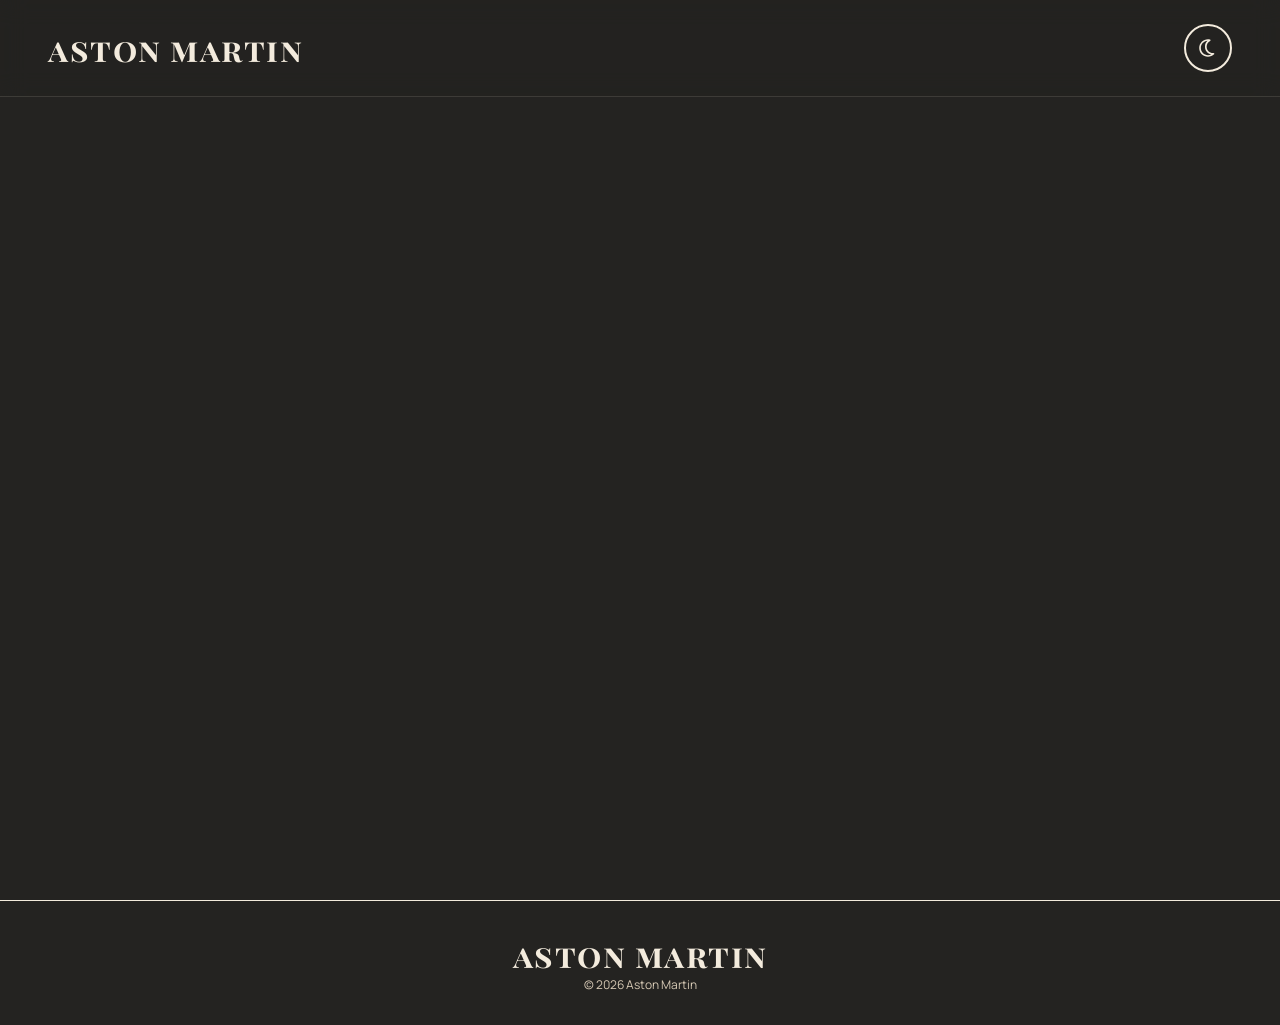
==== model.html @ 82b773a1 "Part 1 - 11.11.2026" ====
<!DOCTYPE html>
<html lang="en">
<head>
    <meta charset="UTF-8">
    <title>Aston Martin</title>
    <link rel="stylesheet" href="./css/styles.css">
</head>
<body>
    <main>
        <section class="model">
            <div class="nav-bar">
                <a href="./index.html" class="logo">aston martin</a>
                <button class="theme-toggle" id="themeToggle">
                    <img class="theme-icon" id="themeIcon" src="./img/icons/moon.svg" alt="Theme">
                </button>
            </div>
        </section>
    </main>

    <footer class="footer">
        <a href="./index.html" class="logo">aston martin</a>
        <p>© 2026 Aston Martin</p>
    </footer>

    <script src="./js/scripts.js"></script>
</body>
</html>
---- css/styles.css ----
@import url('https://fonts.googleapis.com/css2?family=Manrope:wght@400;500;600;700;800&family=Playfair+Display:wght@400;500;600;700&display=swap');

* {
    margin: 0;
    padding: 0;
    box-sizing: border-box;
    font-family: 'Manrope', sans-serif;
}

::view-transition-old(root),
::view-transition-new(root) {
    animation: none;
    mix-blend-mode: normal;
}

:root {
    --bg-color: #242321;
    --text-color: #F3EBDD;
    --border-color: #F3EBDD;
    --special-color: #D6C9B5;
}

body.light-theme {
    --bg-color: #F3EBDD;
    --text-color: #242321;
    --border-color: #242321;
    --special-color: #45433F ;
}

.hero,
.model {
    position: relative;
    width: 100%;
    height: 100vh;
}

.nav-bar {
    position: absolute;
    top: 0;
    left: 0;
    display: flex;
    justify-content: space-between;
    align-items: center;
    width: 100%;
    padding: 24px 48px;
    background-color: color-mix(in srgb, var(--bg-color) 35%, transparent);
    backdrop-filter: blur(12px) saturate(120%);
    border-bottom: 1px solid color-mix(in srgb, var(--border-color) 12%, transparent);
    -webkit-backdrop-filter: blur(12px) saturate(120%);
    z-index: 5;
}

.logo {
    cursor: pointer;
    font-family: 'Playfair Display', serif;
    font-size: 32px;
    font-weight: 700;
    font-variant: small-caps;
    color: var(--text-color);
    letter-spacing: 1.5px;
    text-decoration: none;
    transition: transform .5s ease;
}

.logo:hover {
    transform: scale(1.1);
}

.theme-toggle {
    width: 48px;
    height: 48px;
    display: flex;
    justify-content: center;
    align-items: center;
    border-radius: 50%;
    border: 2px solid var(--border-color);
    background-color: transparent;
}

.theme-icon {
    width: 50%;
    height: 50%;
    transition: .5s ease;
}

.theme-toggle:hover .theme-icon {
    transform: rotate(-30deg) scale(1.2);
}

.theme-toggle.active {
    transform: rotate(30deg) scale(0.8);
}

.video-container {
    position: absolute;
    width: 100%;
    height: 100%;
    background-color: var(--bg-color);
}

.video-container video {
    width: 100%;
    height: 100%;
    object-fit: cover;
}

.hero-bottom {
    position: absolute;
    bottom: 0;
    left: 0;
    width: 100%;
    padding-bottom: 48px;
    display: flex;
    justify-content: center;
    z-index: 4;
    background-color: transparent;
    pointer-events: none;
}

.explore-btn {
    --gold: #C2A15F;
    --gold-bright: #E2C98F;
    pointer-events: auto;
    position: relative;
    isolation: isolate;
    overflow: hidden;
    display: flex;
    align-items: center;
    padding: 12px 24px;
    font-size: 14px;
    font-weight: 700;
    text-transform: uppercase;
    letter-spacing: 2px;
    color: var(--gold);
    text-decoration: none;
    border: 2px solid var(--gold);
    border-radius: 32px;
    background: transparent;
    backdrop-filter: blur(6px);
    -webkit-backdrop-filter: blur(6px);
    transition: color .5s ease, border-color .5s ease, box-shadow .5s ease;
}

.explore-btn::before,
.explore-btn::after {
    content: '';
    position: absolute;
    top: -30%;
    left: 50%;
    width: 6px;
    height: 160%;
    margin-left: -3px;
    z-index: -1;
    background: linear-gradient(to bottom, transparent, var(--gold) 50%, transparent);
    filter: blur(4px);
    opacity: .65;
    transform: skewX(-20deg);
    transition:
        left .8s cubic-bezier(.22, 1, .36, 1),
        width .8s cubic-bezier(.22, 1, .36, 1),
        margin-left .8s cubic-bezier(.22, 1, .36, 1),
        opacity .8s ease,
        filter .8s ease;
}

.explore-btn:hover,
.explore-btn:focus-visible {
    color: var(--gold-bright);
    border-color: var(--gold-bright);
    box-shadow: 0 0 32px rgba(194, 161, 95, .25);
    outline: none;
}

.explore-btn:hover::before,
.explore-btn:focus-visible::before {
    left: 12%;
    width: 20px;
    margin-left: -10px;
    opacity: .35;
    filter: blur(8px);
}

.explore-btn:hover::after,
.explore-btn:focus-visible::after {
    left: 88%;
    width: 20px;
    margin-left: -10px;
    opacity: .35;
    filter: blur(8px);
}

.footer {
    display: flex;
    justify-content: center;
    align-items: center;
    flex-direction: column;
    padding: 32px 48px;
    background-color: var(--bg-color);
    border-top: 1px solid var(--border-color);
}

.footer p {
    font-size: 12px;
    color: var(--special-color);
}

.model {
    width: 100vw;
    height: 100vh;
    background-color: var(--bg-color);
}
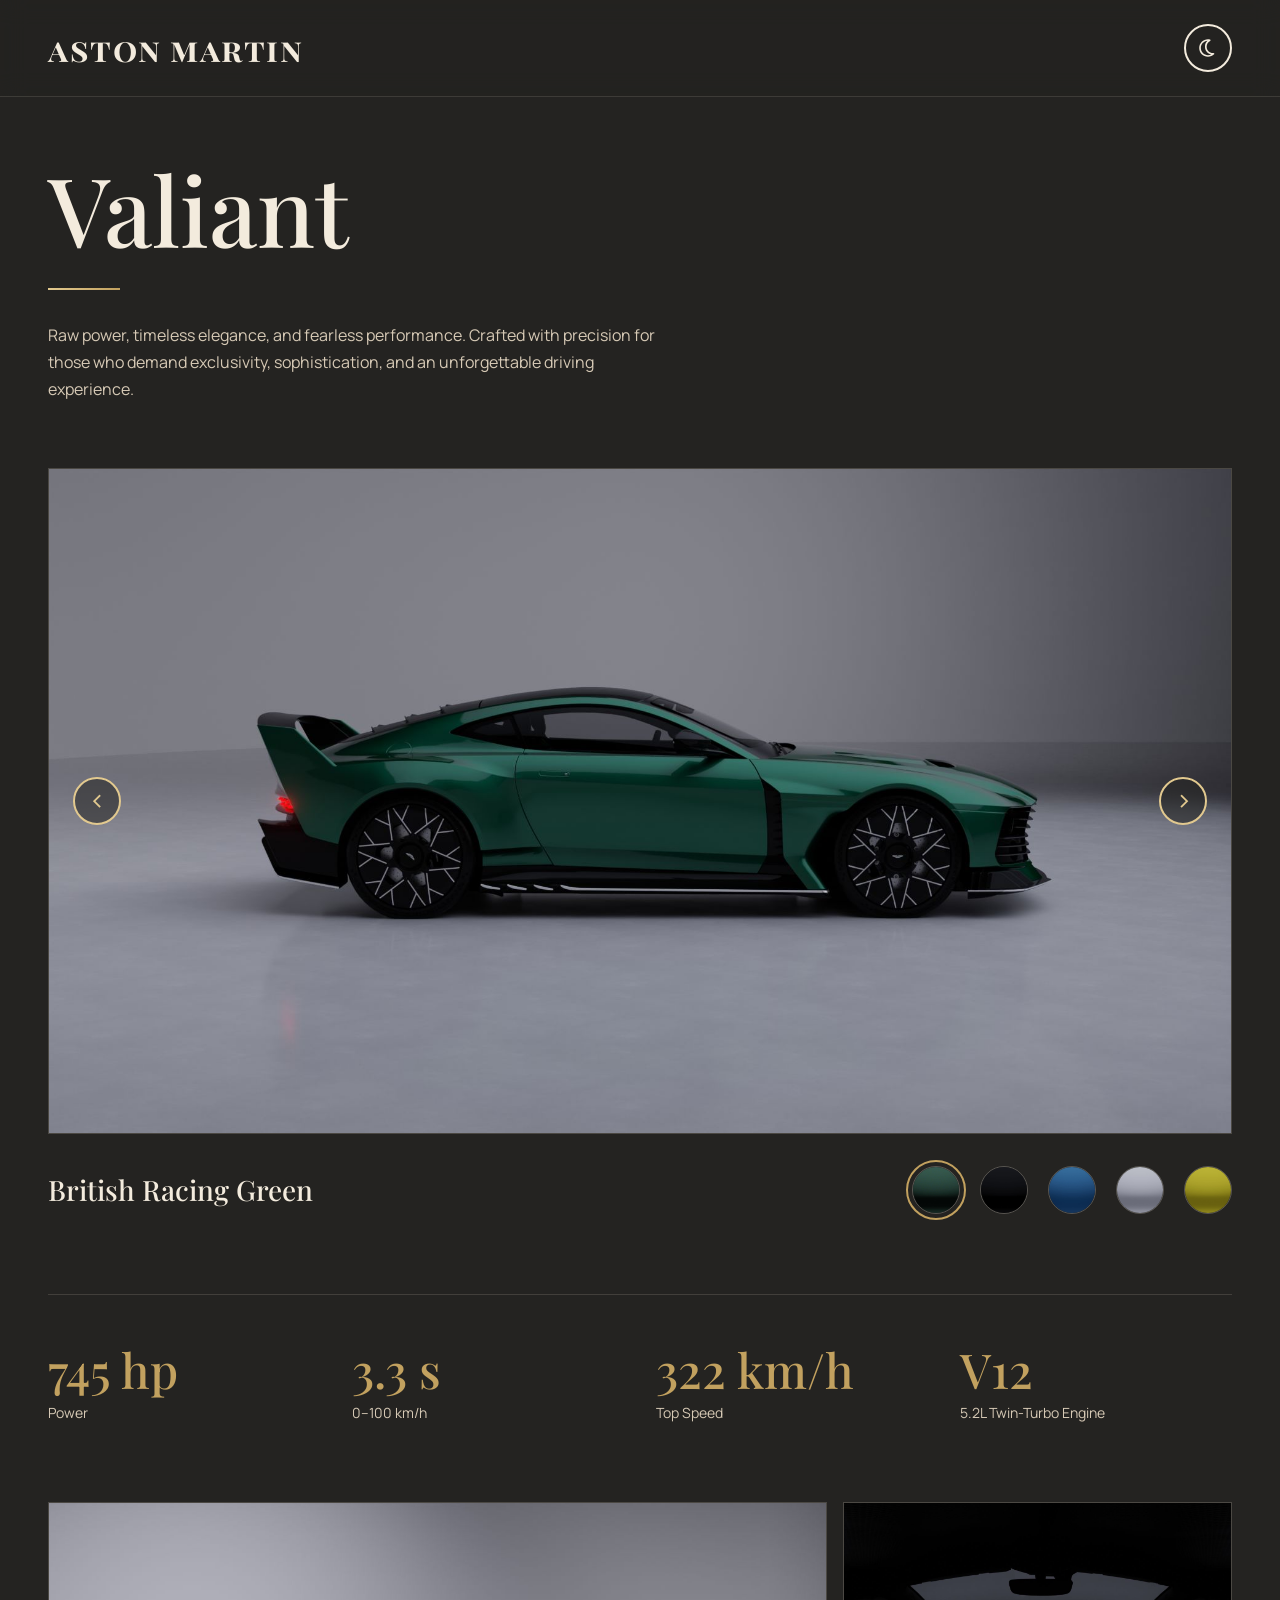
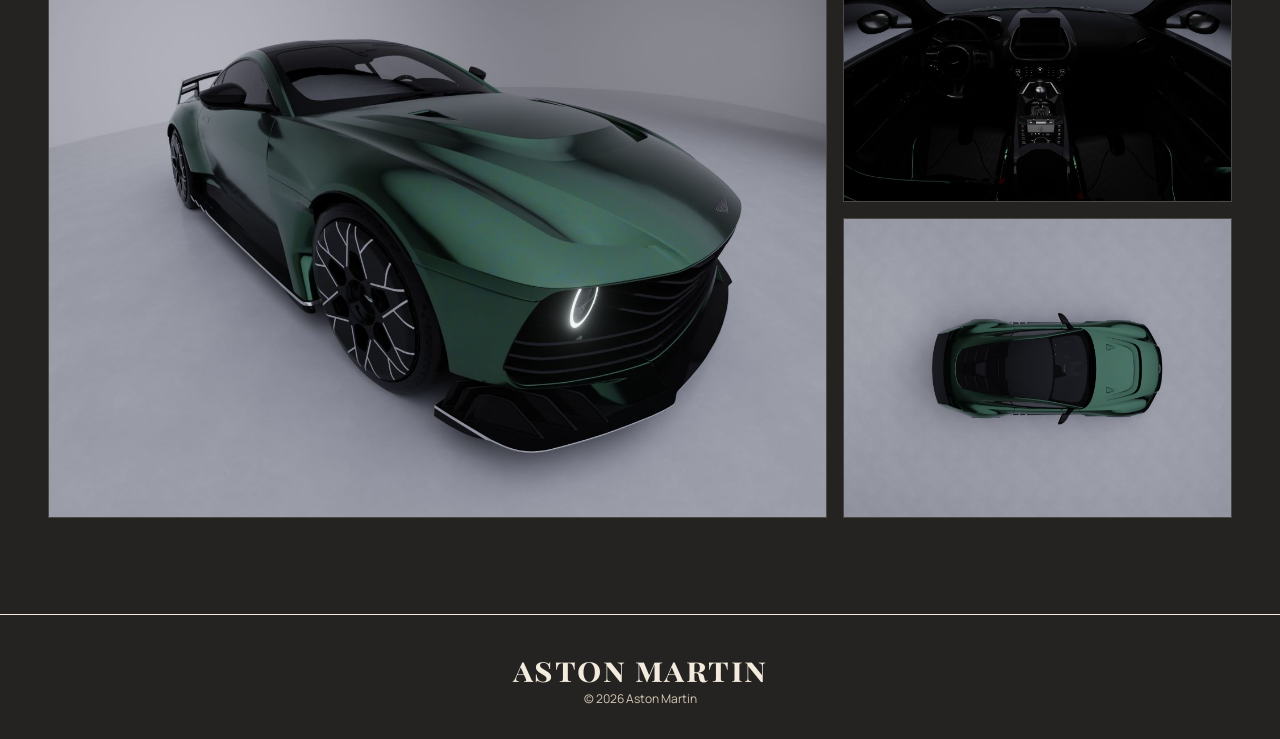
==== commit a4694f07: "Part 2 without video - 21.11." ====
--- a/model.html
+++ b/model.html
@@ -4,6 +4,8 @@
     <meta charset="UTF-8">
     <title>Aston Martin</title>
     <link rel="stylesheet" href="./css/styles.css">
+    <link rel="stylesheet" href="./css/adaptive.css">
+    <link rel="icon" type="image/png" href="./img/favicon.png">
 </head>
 <body>
     <main>
@@ -13,6 +15,52 @@
                 <button class="theme-toggle" id="themeToggle">
                     <img class="theme-icon" id="themeIcon" src="./img/icons/moon.svg" alt="Theme">
                 </button>
+            </div>
+
+            <div class="model-intro">
+                <h1 class="model-title">Valiant</h1>
+                <div class="gold-line"></div>
+                <p class="model-text">Raw power, timeless elegance, and fearless performance.
+                     Crafted with precision for those who demand exclusivity, sophistication,
+                      and an unforgettable driving experience.</p>
+            </div>
+
+            <div class="model-showcase">
+                <div class="carousel" id="carousel">
+                    <div class="carousel-track">
+                        <div class="carousel-slide"><img src="./img/model/british_racing_green.jpg" alt="British Racing Green"></div>
+                        <div class="carousel-slide"><img src="./img/model/midnight_obsidian.jpg" alt="Midnight Obsidian"></div>
+                        <div class="carousel-slide"><img src="./img/model/glacier_blue.jpg" alt="Glacier Blue"></div>
+                        <div class="carousel-slide"><img src="./img/model/arctic_pearl.jpg" alt="Arctic Pearl"></div>
+                        <div class="carousel-slide"><img src="./img/model/solar_gold.jpg" alt="Solar Gold"></div>
+                    </div>
+                    <button class="carousel-btn prev" id="carouselPrev" aria-label="Previous color">&#8249;</button>
+                    <button class="carousel-btn next" id="carouselNext" aria-label="Next color">&#8250;</button>
+                </div>
+
+                <div class="color-picker">
+                    <p class="color-name" id="colorName" aria-live="polite"></p>
+                    <div class="swatches">
+                        <button class="swatch" data-name="British Racing Green" aria-label="British Racing Green" aria-pressed="true"><img src="./img/colors/circle_british_racing_green.jpg" alt=""></button>
+                        <button class="swatch" data-name="Midnight Obsidian" aria-label="Midnight Obsidian" aria-pressed="false"><img src="./img/colors/circle_midnight_obsidian.jpg" alt=""></button>
+                        <button class="swatch" data-name="Glacier Blue" aria-label="Glacier Blue" aria-pressed="false"><img src="./img/colors/circle_glacier_blue.jpg" alt=""></button>
+                        <button class="swatch" data-name="Arctic Pearl" aria-label="Arctic Pearl" aria-pressed="false"><img src="./img/colors/circle_arctic_pearl.jpg" alt=""></button>
+                        <button class="swatch" data-name="Solar Gold" aria-label="Solar Gold" aria-pressed="false"><img src="./img/colors/circle_solar_gold.jpg" alt=""></button>
+                    </div>
+                </div>
+            </div>
+
+            <div class="model-specs">
+                <div class="spec"><p class="spec-value">745 hp</p><p class="spec-label">Power</p></div>
+                <div class="spec"><p class="spec-value">3.3 s</p><p class="spec-label">0–100 km/h</p></div>
+                <div class="spec"><p class="spec-value">322 km/h</p><p class="spec-label">Top Speed</p></div>
+                <div class="spec"><p class="spec-value">V12</p><p class="spec-label">5.2L Twin-Turbo Engine</p></div>
+            </div>
+
+            <div class="model-gallery">
+                <figure><img src="./img/side_view.jpg" alt="Side View"></figure>
+                <figure><img src="./img/interior.jpg" alt="Interior"></figure>
+                <figure><img src="./img/top_view.jpg" alt="Top View"></figure>
             </div>
         </section>
     </main>
--- a/css/styles.css
+++ b/css/styles.css
@@ -205,7 +205,233 @@
 }
 
 .model {
-    width: 100vw;
-    height: 100vh;
+    height: auto;
+    min-height: 100vh;
+    padding: 160px 48px 96px;
+    max-width: 100%;
     background-color: var(--bg-color);
+}
+
+.model-intro,
+.model-showcase,
+.model-specs,
+.model-gallery {
+    max-width: 1200px;
+    margin-left: auto;
+    margin-right: auto;
+}
+
+.model-title {
+    font-family: 'Playfair Display', serif;
+    font-size: clamp(48px, 8vw, 96px);
+    font-weight: 500;
+    line-height: 1;
+    color: var(--text-color);
+}
+
+.gold-line {
+    width: 72px;
+    height: 2px;
+    margin: 32px 0;
+    background: linear-gradient(90deg, var(--gold-bright, #E2C98F), var(--gold, #C2A15F));
+}
+
+.model-text {
+    max-width: 620px;
+    font-size: 16px;
+    line-height: 1.7;
+    color: var(--special-color);
+}
+
+.model-showcase {
+    margin-top: 64px;
+}
+
+.carousel {
+    position: relative;
+    overflow: hidden;
+    aspect-ratio: 16 / 9;
+    border: 1px solid color-mix(in srgb, var(--border-color) 14%, transparent);
+    background-color: color-mix(in srgb, var(--text-color) 5%, var(--bg-color));
+    touch-action: pan-y;
+}
+
+.carousel-track {
+    display: flex;
+    height: 100%;
+    transition: transform .7s cubic-bezier(.22, 1, .36, 1);
+}
+
+.carousel-slide {
+    flex: 0 0 100%;
+    height: 100%;
+}
+
+.carousel-slide img {
+    width: 100%;
+    height: 100%;
+    object-fit: cover;
+    display: block;
+}
+
+.carousel-btn {
+    position: absolute;
+    top: 50%;
+    transform: translateY(-50%);
+    width: 48px;
+    height: 48px;
+    display: flex;
+    justify-content: center;
+    align-items: center;
+    padding-bottom: 4px;
+    font-size: 28px;
+    line-height: 1;
+    cursor: pointer;
+    color: var(--gold-bright, #E2C98F);
+    border: 2px solid var(--gold-bright, #E2C98F);
+    border-radius: 50%;
+    background-color: rgba(36, 35, 33, .55);
+    backdrop-filter: blur(6px);
+    -webkit-backdrop-filter: blur(6px);
+    transition: background-color .5s ease, color .5s ease;
+}
+
+.carousel-btn:hover,
+.carousel-btn:focus-visible {
+    color: #242321;
+    background-color: var(--gold-bright, #E2C98F);
+    outline: none;
+}
+
+.carousel-btn.prev { left: 24px; }
+.carousel-btn.next { right: 24px; }
+
+.color-picker {
+    display: flex;
+    justify-content: space-between;
+    align-items: center;
+    flex-wrap: wrap;
+    gap: 24px;
+    margin-top: 32px;
+}
+
+.color-name {
+    font-family: 'Playfair Display', serif;
+    font-size: 28px;
+    font-weight: 500;
+    color: var(--text-color);
+}
+
+.swatches {
+    display: flex;
+    gap: 20px;
+}
+
+.swatch {
+    position: relative;
+    width: 48px;
+    height: 48px;
+    padding: 0;
+    cursor: pointer;
+    border: 1px solid color-mix(in srgb, var(--border-color) 25%, transparent);
+    border-radius: 50%;
+    background: transparent;
+    transition: transform .5s ease;
+}
+
+.swatch img {
+    width: 100%;
+    height: 100%;
+    object-fit: cover;
+    border-radius: 50%;
+    display: block;
+}
+
+.swatch::after {
+    content: '';
+    position: absolute;
+    inset: -7px;
+    border: 2px solid var(--gold, #C2A15F);
+    border-radius: 50%;
+    opacity: 0;
+    transform: scale(.85);
+    transition: opacity .5s ease, transform .5s ease;
+}
+
+.swatch:hover { transform: scale(1.1); }
+
+.swatch[aria-pressed="true"]::after {
+    opacity: 1;
+    transform: scale(1);
+}
+
+.swatch:focus-visible {
+    outline: 2px solid var(--gold-bright, #E2C98F);
+    outline-offset: 10px;
+}
+
+.model-specs {
+    display: grid;
+    grid-template-columns: repeat(4, 1fr);
+    gap: 32px;
+    margin-top: 80px;
+    padding-top: 48px;
+    border-top: 1px solid color-mix(in srgb, var(--border-color) 14%, transparent);
+}
+
+.spec-value {
+    font-family: 'Playfair Display', serif;
+    font-size: clamp(32px, 4vw, 48px);
+    font-weight: 500;
+    line-height: 1.1;
+    color: var(--gold, #C2A15F);
+}
+
+.spec-label {
+    margin-top: 8px;
+    font-size: 14px;
+    color: var(--special-color);
+}
+
+.model-gallery {
+    display: grid;
+    grid-template-columns: 2fr 1fr;
+    grid-auto-rows: clamp(180px, 24vw, 300px);
+    gap: 16px;
+    margin-top: 80px;
+}
+
+.model-gallery figure {
+    overflow: hidden;
+    border: 1px solid color-mix(in srgb, var(--border-color) 14%, transparent);
+    background-color: color-mix(in srgb, var(--text-color) 5%, var(--bg-color));
+}
+
+.model-gallery figure:first-child {
+    grid-row: span 2;
+}
+
+.model-gallery img {
+    width: 100%;
+    height: 100%;
+    object-fit: cover;
+    display: block;
+    transition: transform .8s ease;
+}
+
+.model-gallery figure:hover img {
+    transform: scale(1.04);
+}
+
+.model-gallery figure:not(:first-child) {
+    cursor: pointer;
+}
+
+.model-gallery figure:focus-visible {
+    outline: 2px solid var(--gold-bright, #E2C98F);
+    outline-offset: 4px;
+}
+
+.model-gallery.is-swapping img {
+    opacity: 0;
 }
--- a/css/adaptive.css
+++ b/css/adaptive.css
@@ -0,0 +1,160 @@
+@media (max-width: 1024px) {
+    .nav-bar {
+        padding: 20px 32px;
+    }
+
+    .model {
+        padding: 140px 32px 80px;
+    }
+
+    .model-showcase {
+        margin-top: 48px;
+    }
+
+    .model-specs {
+        gap: 24px;
+        margin-top: 64px;
+    }
+
+    .model-gallery {
+        margin-top: 64px;
+    }
+}
+
+@media (max-width: 768px) {
+    .hero {
+        height: 100svh;
+    }
+
+    .nav-bar {
+        padding: 16px 20px;
+    }
+
+    .logo {
+        font-size: 26px;
+    }
+
+    .theme-toggle {
+        width: 44px;
+        height: 44px;
+    }
+
+    .hero-bottom {
+        padding-bottom: 32px;
+    }
+
+    .explore-btn {
+        padding: 14px 32px;
+        font-size: 13px;
+    }
+
+    .model {
+        padding: 120px 20px 64px;
+    }
+
+    .gold-line {
+        margin: 24px 0;
+    }
+
+    .model-text {
+        font-size: 15px;
+    }
+
+    .model-showcase {
+        margin-top: 40px;
+    }
+
+    .carousel {
+        aspect-ratio: 4 / 3;
+    }
+
+    .carousel-btn {
+        width: 40px;
+        height: 40px;
+        font-size: 24px;
+    }
+
+    .carousel-btn.prev { left: 12px; }
+    .carousel-btn.next { right: 12px; }
+
+    .color-picker {
+        flex-direction: column;
+        align-items: flex-start;
+        gap: 20px;
+    }
+
+    .color-name {
+        font-size: 24px;
+    }
+
+    .swatches {
+        gap: 18px;
+    }
+
+    .swatch {
+        width: 44px;
+        height: 44px;
+    }
+
+    .model-specs {
+        grid-template-columns: repeat(2, 1fr);
+        gap: 28px 20px;
+        margin-top: 56px;
+        padding-top: 32px;
+    }
+
+    .model-gallery {
+        grid-template-columns: 1fr 1fr;
+        grid-auto-rows: auto;
+        gap: 12px;
+        margin-top: 56px;
+    }
+
+    .model-gallery figure {
+        aspect-ratio: 1 / 1;
+    }
+
+    .model-gallery figure:first-child {
+        grid-column: 1 / -1;
+        grid-row: auto;
+        aspect-ratio: 16 / 10;
+    }
+
+    .footer {
+        padding: 24px 20px;
+    }
+}
+
+@media (max-width: 400px) {
+    .logo {
+        font-size: 22px;
+    }
+
+    .model {
+        padding-left: 16px;
+        padding-right: 16px;
+    }
+
+    .swatches {
+        gap: 14px;
+    }
+}
+
+@media (hover: none) {
+    .model-gallery figure:hover img {
+        transform: none;
+    }
+
+    .swatch:hover {
+        transform: none;
+    }
+}
+
+@media (prefers-reduced-motion: reduce) {
+    .carousel-track,
+    .swatch,
+    .swatch::after,
+    .model-gallery img {
+        transition: none;
+    }
+}
